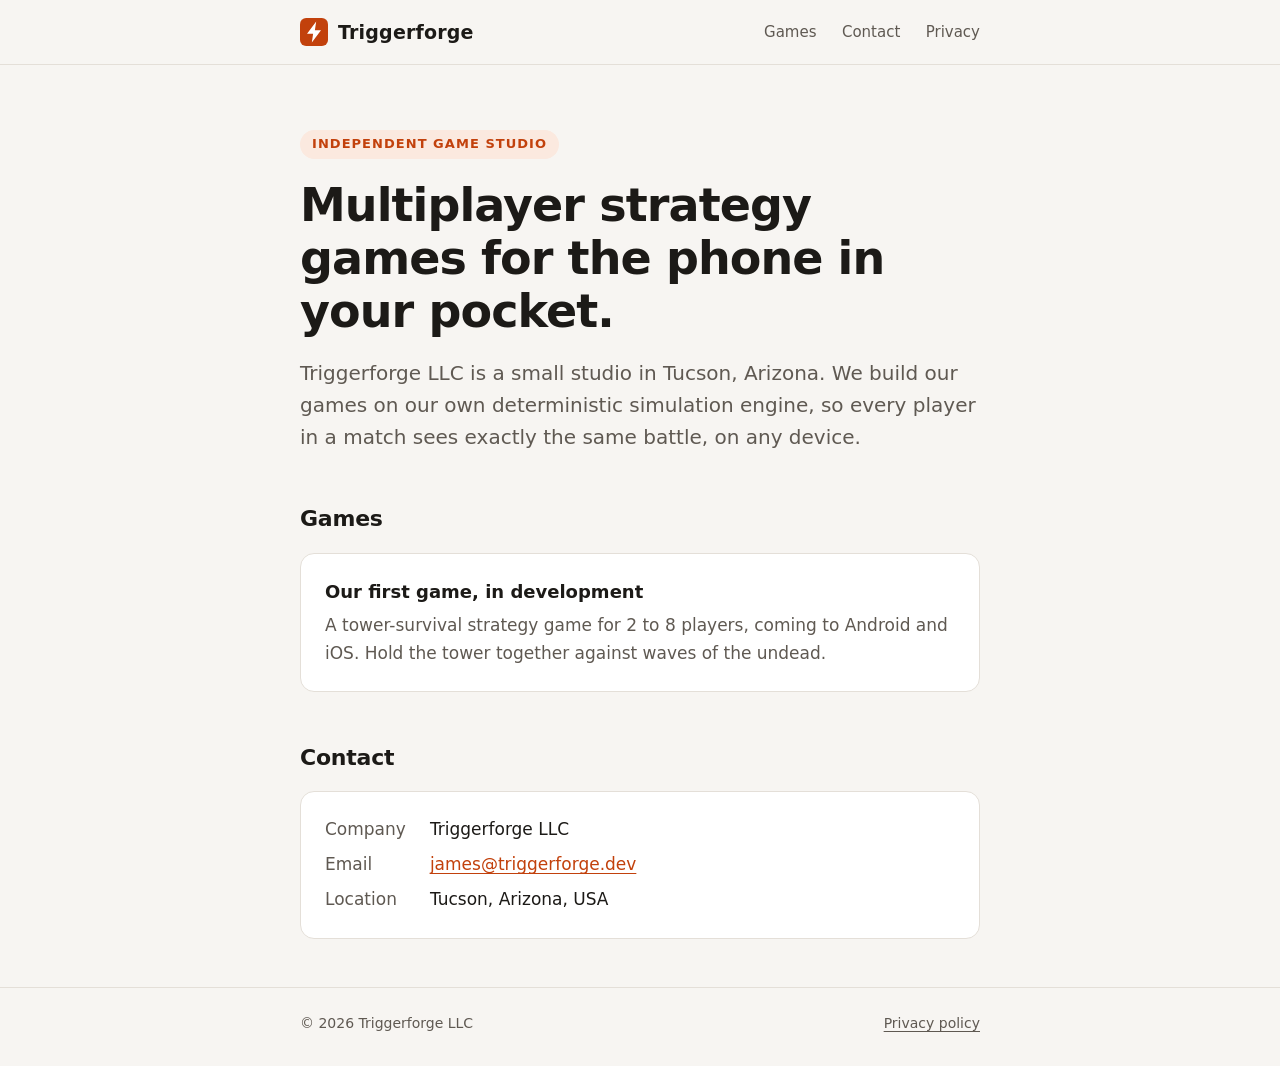
==== index.html @ a27dfe6b "Add the Triggerforge company site and privacy policy Co-Authored-By: Claude Opus 5.5 <noreply@anthro" ====
<!doctype html>
<html lang="en">
<head>
  <meta charset="utf-8">
  <meta name="viewport" content="width=device-width, initial-scale=1">
  <title>Triggerforge</title>
  <meta name="description" content="Triggerforge LLC is an independent game studio making multiplayer strategy games for mobile.">
  <link rel="icon" href="favicon.svg" type="image/svg+xml">
  <link rel="stylesheet" href="style.css">
</head>
<body>
  <header class="site">
    <div class="wrap">
      <a class="brand" href="./">
        <svg viewBox="0 0 32 32" aria-hidden="true"><rect width="32" height="32" rx="7" fill="#c2410c"/><path d="M18.5 4 8 18h7l-1.5 10L24 14h-7z" fill="#fff"/></svg>
        Triggerforge
      </a>
      <nav>
        <a class="wide" href="#games">Games</a>
        <a class="wide" href="#contact">Contact</a>
        <a href="privacy.html">Privacy</a>
      </nav>
    </div>
  </header>

  <main>
    <div class="wrap">
      <p class="eyebrow">Independent game studio</p>
      <h1>Multiplayer strategy games for the phone in your pocket.</h1>
      <p class="lede">Triggerforge LLC is a small studio in Tucson, Arizona. We build our games on our own deterministic simulation engine, so every player in a match sees exactly the same battle, on any device.</p>

      <h2 id="games">Games</h2>
      <div class="card">
        <h3>Our first game, in development</h3>
        <p>A tower-survival strategy game for 2 to 8 players, coming to Android and iOS. Hold the tower together against waves of the undead.</p>
      </div>

      <h2 id="contact">Contact</h2>
      <div class="card">
        <dl class="facts">
          <dt>Company</dt>
          <dd>Triggerforge LLC</dd>
          <dt>Email</dt>
          <dd><a href="mailto:james@triggerforge.dev">james@triggerforge.dev</a></dd>
          <dt>Location</dt>
          <dd>Tucson, Arizona, USA</dd>
        </dl>
      </div>
    </div>
  </main>

  <footer class="site">
    <div class="wrap">
      <span>&copy; 2026 Triggerforge LLC</span>
      <a href="privacy.html">Privacy policy</a>
    </div>
  </footer>
</body>
</html>
---- style.css ----
:root {
  --bg: #f7f5f2;
  --surface: #ffffff;
  --text: #1c1a17;
  --muted: #5f5952;
  --line: #e4dfd8;
  --accent: #c2410c;
  --accent-soft: #fbe9df;
  color-scheme: light;
}

@media (prefers-color-scheme: dark) {
  :root {
    --bg: #14120f;
    --surface: #1d1a16;
    --text: #f1ece5;
    --muted: #a59d93;
    --line: #2e2a25;
    --accent: #fb8a4c;
    --accent-soft: #2a1b12;
    color-scheme: dark;
  }
}

* { box-sizing: border-box; }

html { -webkit-text-size-adjust: 100%; }

body {
  margin: 0;
  background: var(--bg);
  color: var(--text);
  font: 17px/1.6 system-ui, -apple-system, "Segoe UI", Roboto, "Helvetica Neue", Arial, sans-serif;
}

a { color: var(--accent); text-underline-offset: 3px; }
a:hover { text-decoration-thickness: 2px; }

.wrap {
  max-width: 720px;
  margin: 0 auto;
  padding: 0 20px;
}

header.site {
  border-bottom: 1px solid var(--line);
}

header.site .wrap {
  display: flex;
  align-items: center;
  justify-content: space-between;
  gap: 16px;
  height: 64px;
}

.brand {
  display: inline-flex;
  align-items: center;
  gap: 10px;
  color: var(--text);
  text-decoration: none;
  font-weight: 700;
  font-size: 19px;
  letter-spacing: 0.01em;
}

.brand svg { width: 28px; height: 28px; flex: none; }

nav a {
  white-space: nowrap;
  color: var(--muted);
  text-decoration: none;
  font-size: 15px;
  margin-left: 20px;
}

nav a:hover, nav a[aria-current="page"] { color: var(--text); }

main { padding: 64px 0 48px; }

.eyebrow {
  display: inline-block;
  font-size: 13px;
  font-weight: 600;
  letter-spacing: 0.08em;
  text-transform: uppercase;
  color: var(--accent);
  background: var(--accent-soft);
  border-radius: 999px;
  padding: 4px 12px;
  margin: 0 0 20px;
}

h1 {
  font-size: clamp(32px, 6vw, 46px);
  line-height: 1.15;
  letter-spacing: -0.02em;
  margin: 0 0 20px;
}

h2 {
  font-size: 22px;
  letter-spacing: -0.01em;
  margin: 48px 0 12px;
}

.lede {
  font-size: 20px;
  color: var(--muted);
  margin: 0;
  max-width: 34em;
}

.card {
  background: var(--surface);
  border: 1px solid var(--line);
  border-radius: 14px;
  padding: 24px;
  margin-top: 16px;
}

.card h3 { margin: 0 0 6px; font-size: 18px; }
.card p { margin: 0; color: var(--muted); }

.facts {
  display: grid;
  grid-template-columns: max-content 1fr;
  gap: 8px 24px;
  margin: 0;
}

.facts dt { color: var(--muted); }
.facts dd { margin: 0; }

.prose p, .prose li { color: var(--text); }
.prose ul { padding-left: 22px; }
.updated { color: var(--muted); font-size: 15px; margin: 0 0 8px; }

footer.site {
  border-top: 1px solid var(--line);
  color: var(--muted);
  font-size: 14px;
}

footer.site .wrap {
  display: flex;
  flex-wrap: wrap;
  justify-content: space-between;
  gap: 8px 24px;
  padding-top: 24px;
  padding-bottom: 32px;
}

footer.site a { color: var(--muted); }

@media (max-width: 480px) {
  body { font-size: 16px; }
  main { padding-top: 40px; }
  .lede { font-size: 18px; }
  nav a.wide { display: none; }
  .facts { grid-template-columns: 1fr; gap: 2px; }
  .facts dd { margin-bottom: 10px; }
}
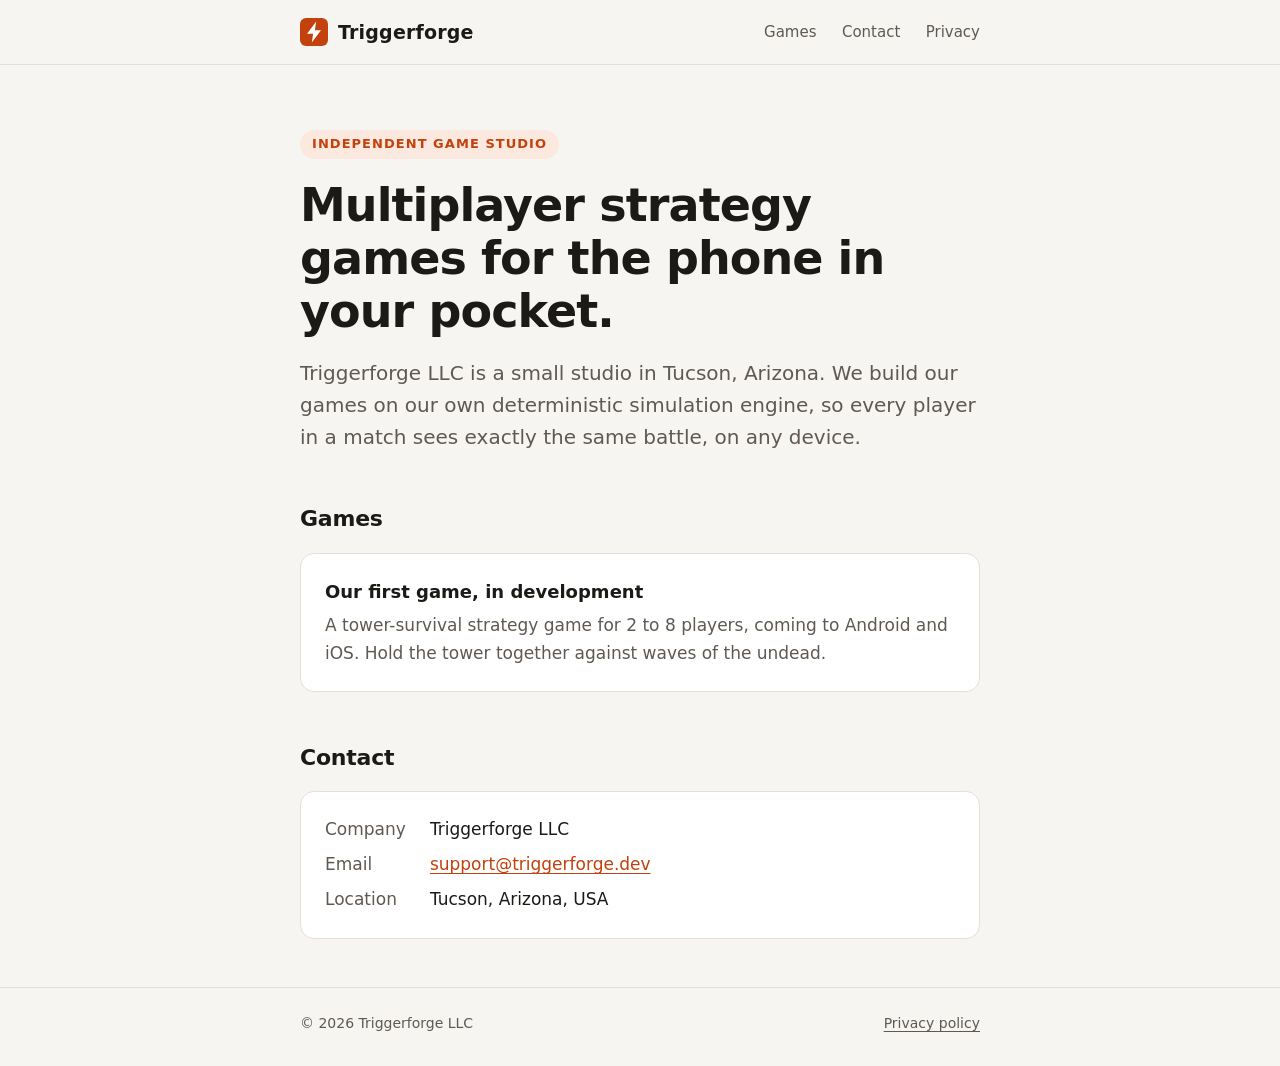
==== commit beb03540: "Site contacts: support@ for general and game support, legal@ for privacy requests Co-Authored-By: Cl" ====
--- a/index.html
+++ b/index.html
@@ -41,7 +41,7 @@
           <dt>Company</dt>
           <dd>Triggerforge LLC</dd>
           <dt>Email</dt>
-          <dd><a href="mailto:james@triggerforge.dev">james@triggerforge.dev</a></dd>
+          <dd><a href="mailto:support@triggerforge.dev">support@triggerforge.dev</a></dd>
           <dt>Location</dt>
           <dd>Tucson, Arizona, USA</dd>
         </dl>
